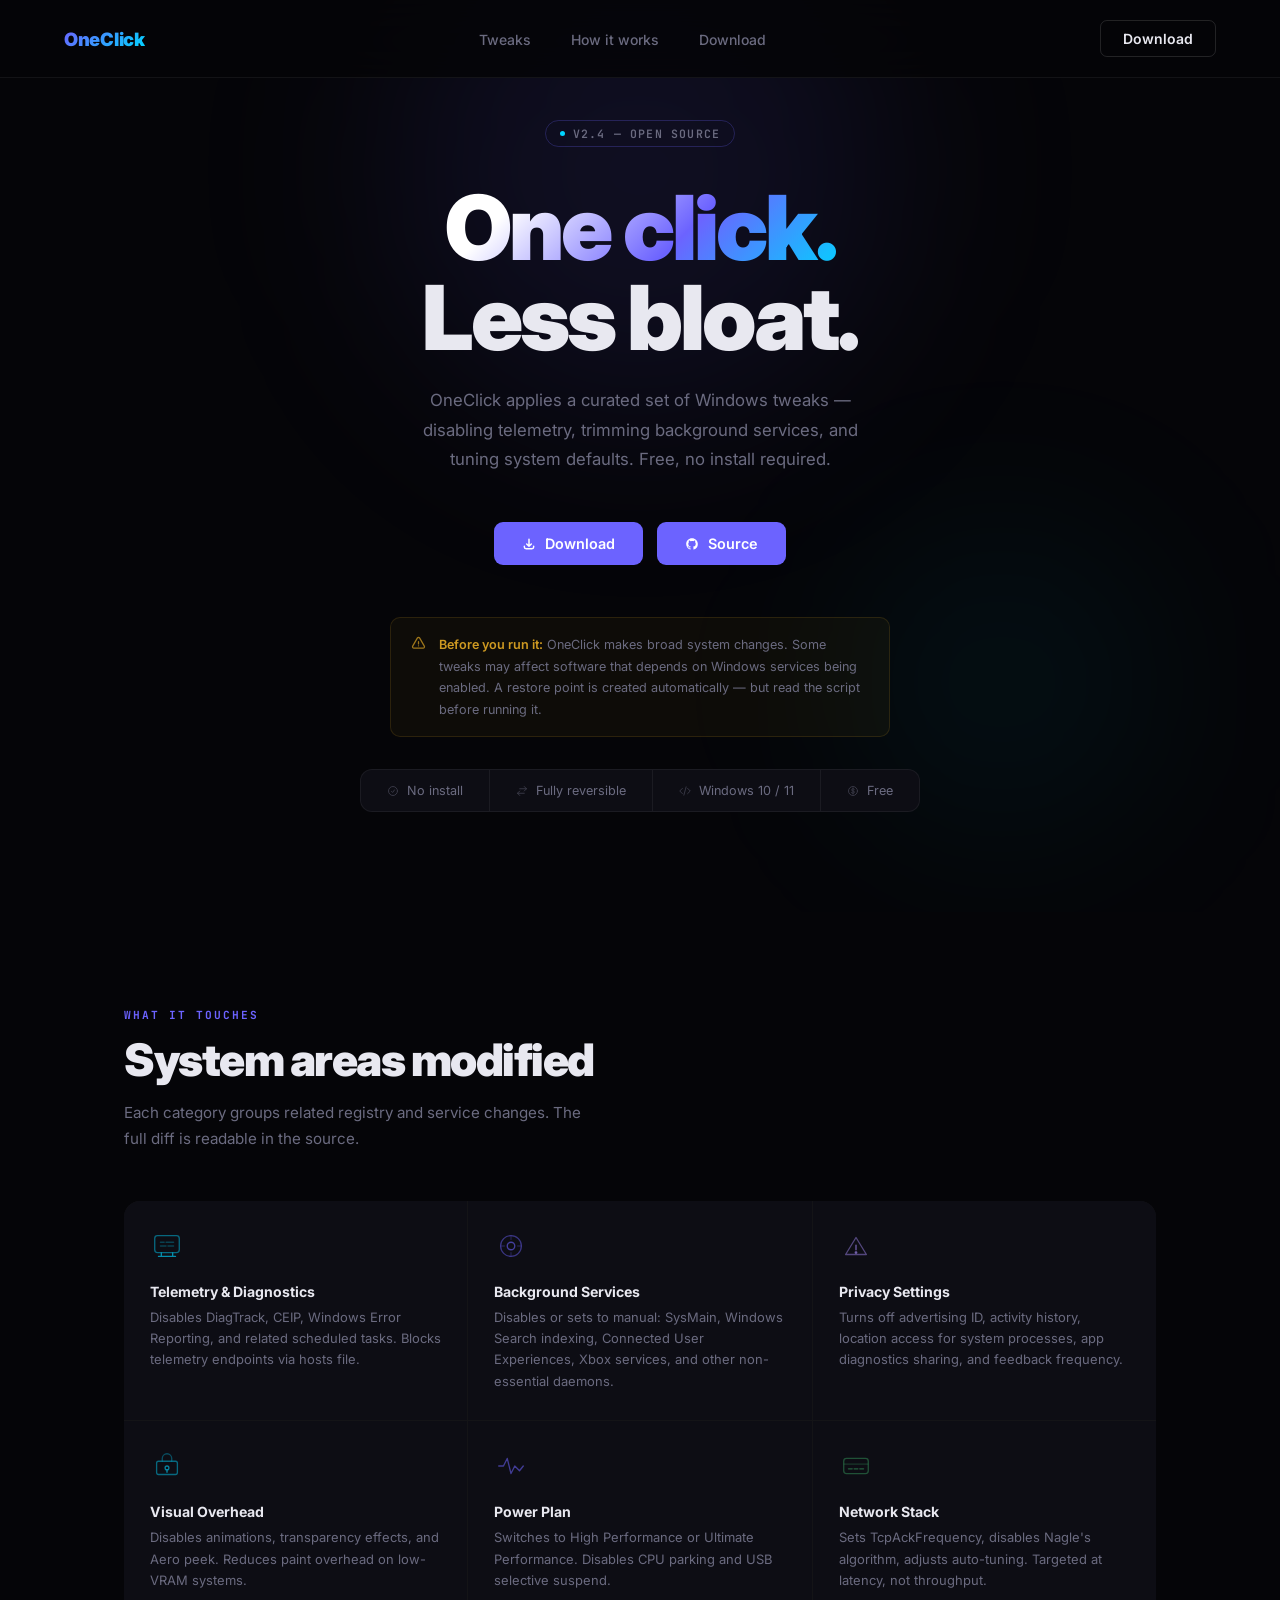
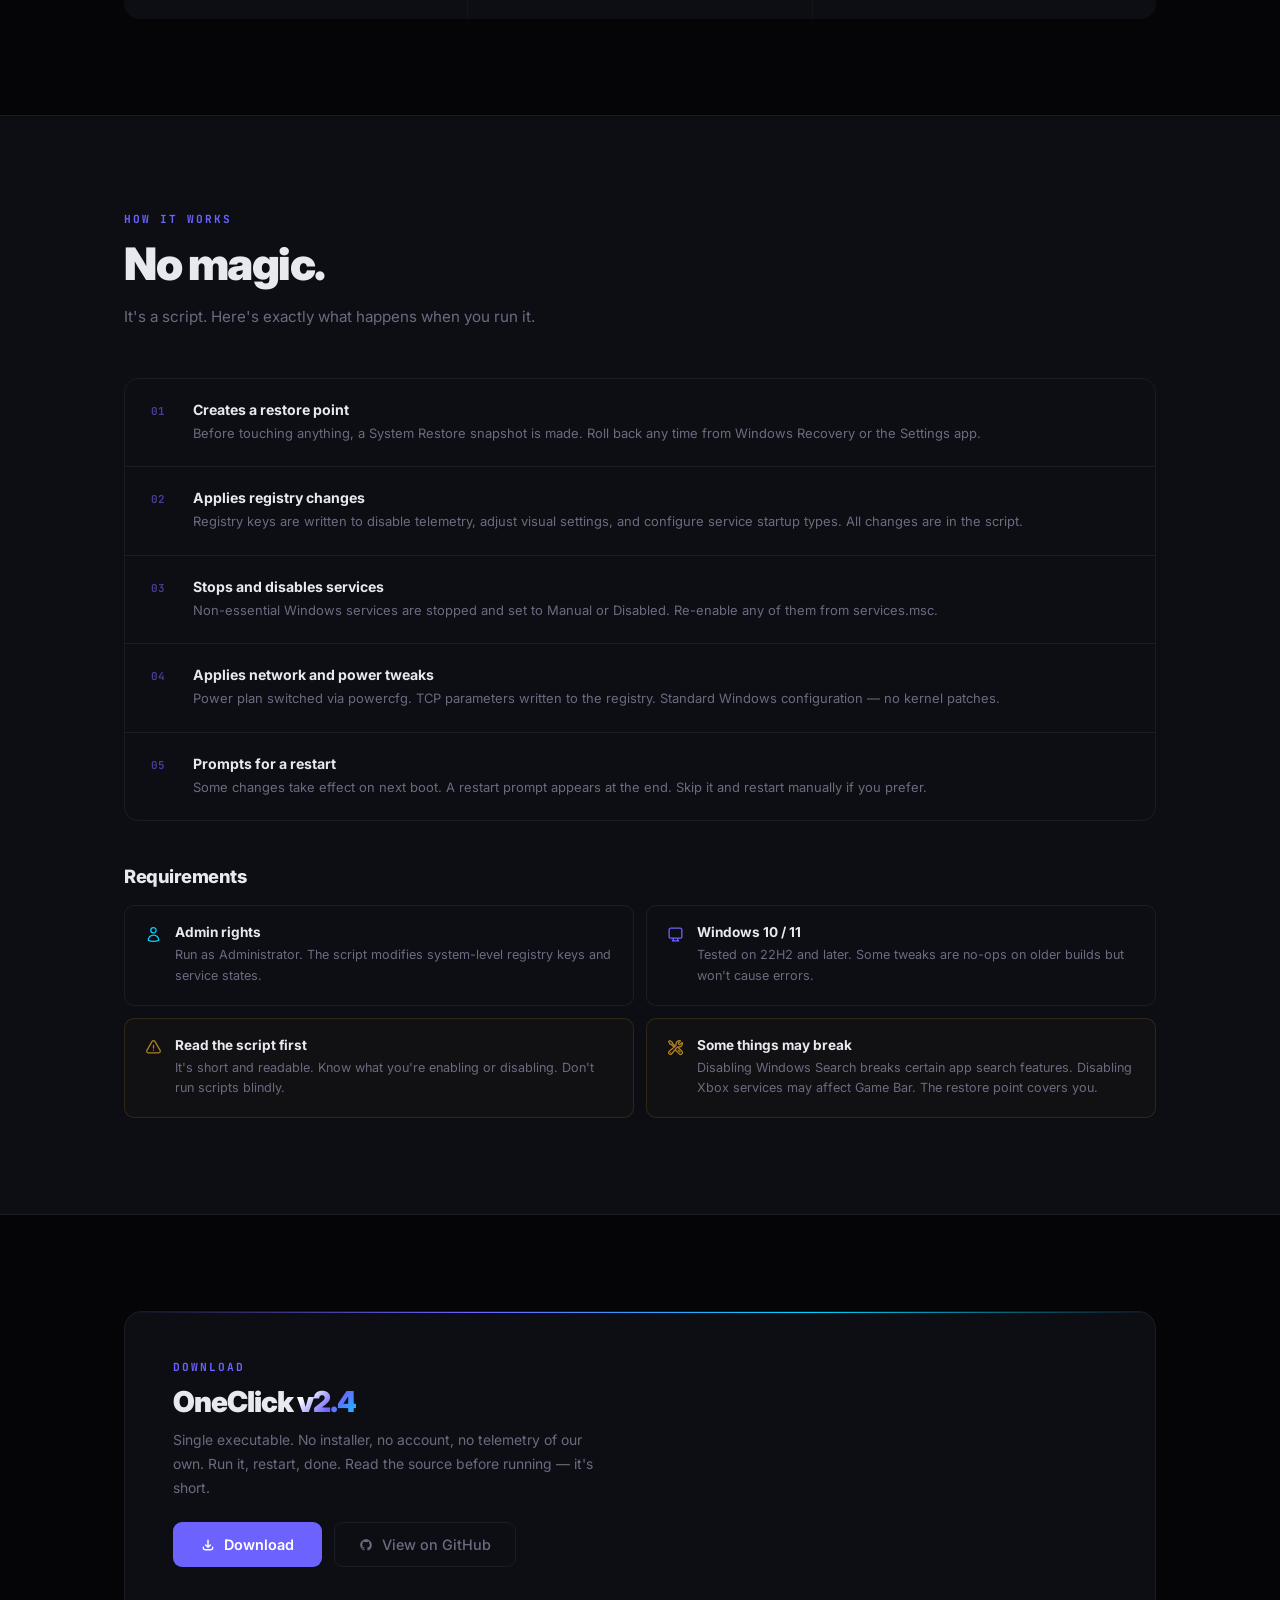
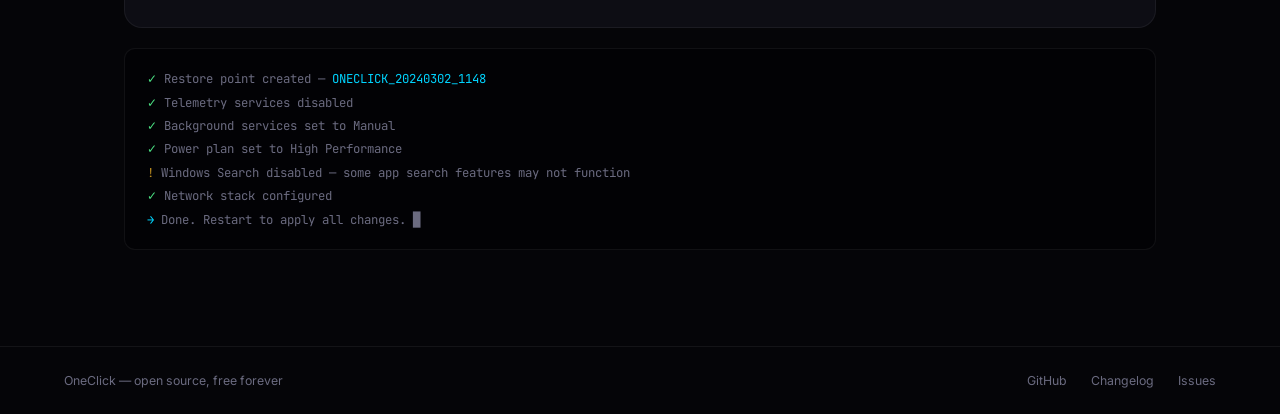
==== main.html @ ad2ce637 "Update and rename index.html to main.html" ====
<!DOCTYPE html>
<html lang="en">
<head>
<meta charset="UTF-8">
<meta name="viewport" content="width=device-width, initial-scale=1.0">
<title>OneClick — PC Optimization</title>
<style>
@import url('https://fonts.googleapis.com/css2?family=Inter:wght@400;500;600;700;900&family=JetBrains+Mono:wght@400;600&display=swap');

:root {
  --bg:#050508;--surface:#0d0d14;--surface2:#13131e;
  --border:rgba(255,255,255,0.06);--accent:#6c63ff;
  --accent2:#00d4ff;--text:#e8e8f0;--muted:#6b6b80;
}
*,*::before,*::after{box-sizing:border-box;margin:0;padding:0}
html{scroll-behavior:smooth}
body{background:var(--bg);color:var(--text);font-family:'Inter',sans-serif;overflow-x:hidden;cursor:none}

#cursor{
  position:fixed;width:18px;height:18px;border-radius:50%;
  pointer-events:none;z-index:9999;
  transform:translate(-50%,-50%) scale(1);
  transition:transform 0.2s cubic-bezier(0.34,1.56,0.64,1), opacity 0.15s;
  mix-blend-mode:screen;
}
canvas#trail{position:fixed;inset:0;pointer-events:none;z-index:9998;}

nav{
  position:fixed;top:0;left:0;right:0;z-index:100;
  display:flex;align-items:center;justify-content:space-between;
  padding:20px 64px;
  background:rgba(5,5,8,0.85);backdrop-filter:blur(24px);
  border-bottom:1px solid var(--border);
}
.logo{font-weight:900;font-size:1.15rem;letter-spacing:-0.3px;background:linear-gradient(135deg,var(--accent),var(--accent2));-webkit-background-clip:text;-webkit-text-fill-color:transparent}
.nav-links{display:flex;gap:40px;list-style:none}
.nav-links a{color:var(--muted);text-decoration:none;font-size:.875rem;font-weight:500;transition:color .2s}
.nav-links a:hover{color:var(--text)}
.nav-cta{
  background:transparent;color:var(--text);border:1px solid rgba(255,255,255,0.12);
  padding:9px 22px;border-radius:7px;font-size:.875rem;font-weight:600;
  cursor:none;font-family:inherit;
  transition:border-color .2s, color .2s, transform .25s cubic-bezier(0.34,1.56,0.64,1);
}
.nav-cta:hover{border-color:var(--accent);color:var(--accent);transform:scale(1.05)}

.hero{
  min-height:100vh;display:flex;flex-direction:column;
  align-items:center;justify-content:center;
  text-align:center;padding:120px 24px 100px;
  position:relative;overflow:hidden;
}
.hero-orb{position:absolute;border-radius:50%;filter:blur(100px);pointer-events:none;animation:drift 10s ease-in-out infinite}
.orb-a{width:500px;height:500px;background:rgba(108,99,255,.1);top:-80px;left:50%;transform:translateX(-50%)}
.orb-b{width:300px;height:300px;background:rgba(0,212,255,.06);bottom:80px;right:10%;animation-delay:-s}
@keyframes drift{0%,100%{transform:translateY(0)}50%{transform:translateY(-20px)}}

.version-tag{
  display:inline-flex;align-items:center;gap:8px;
  border:1px solid rgba(108,99,255,.25);border-radius:999px;
  padding:5px 14px;font-size:.72rem;font-weight:600;
  color:var(--muted);letter-spacing:1.2px;text-transform:uppercase;
  margin-bottom:36px;font-family:'JetBrains Mono',monospace;
  animation:up .5s ease both;
}
.version-dot{width:5px;height:5px;border-radius:50%;background:var(--accent2);animation:pulse 2s infinite}
@keyframes pulse{0%,100%{opacity:1}50%{opacity:.3}}

.hero h1{font-size:clamp(2.8rem,7vw,6.5rem);font-weight:900;letter-spacing:-3px;line-height:1;margin-bottom:24px;animation:up .5s .08s ease both}
.g{background:linear-gradient(135deg,#fff 20%,var(--accent) 60%,var(--accent2));-webkit-background-clip:text;-webkit-text-fill-color:transparent}
.hero-sub{font-size:1.05rem;color:var(--muted);max-width:460px;line-height:1.75;margin-bottom:48px;animation:up .5s .15s ease both}
.hero-actions{display:flex;gap:14px;flex-wrap:wrap;justify-content:center;animation:up .5s .22s ease both}

.btn-primary{
  display:inline-flex;align-items:center;gap:9px;
  background:var(--accent);color:white;border:none;
  padding:13px 28px;border-radius:9px;font-size:.9rem;font-weight:600;cursor:none;
  transition:background .2s, transform .25s cubic-bezier(0.34,1.56,0.64,1), box-shadow .25s;
  font-family:inherit;text-decoration:none;
}
.btn-primary:hover{background:#7d75ff;transform:scale(1.07);box-shadow:0 8px 32px rgba(108,99,255,.4)}
.btn-primary:active{transform:scale(0.97)}

.btn-secondary{
  display:inline-flex;align-items:center;gap:9px;
  background:transparent;color:var(--muted);border:1px solid var(--border);
  padding:13px 24px;border-radius:9px;font-size:.9rem;font-weight:500;cursor:none;
  transition:color .2s, border-color .2s, background .2s, transform .25s cubic-bezier(0.34,1.56,0.64,1);
  font-family:inherit;text-decoration:none;
}
.btn-secondary:hover{color:var(--text);border-color:rgba(255,255,255,.18);background:rgba(255,255,255,.03);transform:scale(1.05)}
.btn-secondary:active{transform:scale(0.97)}

@keyframes up{from{opacity:0;transform:translateY(20px)}to{opacity:1;transform:translateY(0)}}

.disclaimer{
  margin-top:52px;animation:up .5s .3s ease both;
  background:rgba(255,190,40,.04);border:1px solid rgba(255,190,40,.12);
  border-radius:10px;padding:16px 20px;
  display:flex;align-items:flex-start;gap:13px;
  max-width:500px;text-align:left;
}
.disclaimer p{font-size:.79rem;color:var(--muted);line-height:1.7}
.disclaimer strong{color:rgba(255,190,40,.8);font-weight:600}

.meta-bar{
  display:flex;border:1px solid var(--border);border-radius:12px;
  overflow:hidden;margin-top:32px;background:var(--surface);
  animation:up .5s .35s ease both;
}
.meta-item{
  padding:13px 26px;border-right:1px solid var(--border);
  display:flex;align-items:center;gap:8px;font-size:.79rem;color:var(--muted);
}
.meta-item:last-child{border-right:none}

.wrap{max-width:1080px;margin:0 auto;padding:0 24px}
.section{padding:96px 0}
.section-tag{font-size:.7rem;font-weight:700;letter-spacing:2px;text-transform:uppercase;color:var(--accent);margin-bottom:14px;font-family:'JetBrains Mono',monospace}
.section-h{font-size:clamp(1.8rem,3.5vw,2.8rem);font-weight:900;letter-spacing:-1.5px;line-height:1.1;margin-bottom:14px}
.section-sub{color:var(--muted);font-size:.95rem;line-height:1.75;max-width:480px;margin-bottom:48px}

.tweaks-grid{display:grid;grid-template-columns:repeat(3,1fr);gap:1px;background:var(--border);border-radius:16px;overflow:hidden}
.tweak-card{background:var(--surface);padding:28px 26px;transition:background .2s;position:relative;overflow:hidden}
.tweak-card::after{content:'';position:absolute;top:0;left:0;right:0;height:1px;background:linear-gradient(90deg,transparent,var(--accent),transparent);opacity:0;transition:opacity .25s}
.tweak-card:hover{background:var(--surface2)}
.tweak-card:hover::after{opacity:1}
.tc-icon{width:34px;height:34px;margin-bottom:16px;opacity:.65}
.tweak-card h3{font-size:.88rem;font-weight:700;margin-bottom:7px}
.tweak-card p{color:var(--muted);font-size:.81rem;line-height:1.65}

.steps{display:flex;flex-direction:column;border:1px solid var(--border);border-radius:14px;overflow:hidden}
.step{display:flex;align-items:flex-start;gap:22px;padding:22px 26px;border-bottom:1px solid var(--border);transition:background .2s}
.step:last-child{border-bottom:none}
.step:hover{background:var(--surface2)}
.step-num{font-family:'JetBrains Mono',monospace;font-size:.68rem;font-weight:600;color:var(--accent);opacity:.6;min-width:20px;margin-top:3px}
.step h4{font-size:.88rem;font-weight:700;margin-bottom:5px}
.step p{color:var(--muted);font-size:.81rem;line-height:1.65}

.req-grid{display:grid;grid-template-columns:1fr 1fr;gap:12px}
.req-card{background:var(--surface);border:1px solid var(--border);border-radius:10px;padding:18px 20px;display:flex;gap:13px;align-items:flex-start}
.req-card.warn{border-color:rgba(255,190,40,.12);background:rgba(255,190,40,.02)}
.req-card h4{font-size:.85rem;font-weight:700;margin-bottom:5px}
.req-card p{color:var(--muted);font-size:.79rem;line-height:1.65}

.dl-section{padding:96px 0}
.dl-card{
  background:var(--surface);border:1px solid var(--border);
  border-radius:18px;padding:48px;position:relative;overflow:hidden;
  display:grid;grid-template-columns:1fr auto;gap:48px;align-items:center;
}
.dl-card::before{content:'';position:absolute;top:0;left:0;right:0;height:1px;background:linear-gradient(90deg,transparent,var(--accent),var(--accent2),transparent)}
.dl-card h2{font-size:1.8rem;font-weight:900;letter-spacing:-1px;margin-bottom:10px}
.dl-card>div>p{color:var(--muted);font-size:.87rem;line-height:1.7;margin-bottom:22px;max-width:440px}
.dl-meta{display:flex;gap:14px;margin-top:12px;flex-wrap:wrap}
.dl-meta span{font-size:.73rem;color:var(--muted);font-family:'JetBrains Mono',monospace}
.dl-right{display:flex;flex-direction:column;align-items:center;gap:10px}
.dl-size{font-size:.73rem;color:var(--muted);font-family:'JetBrains Mono',monospace}

.term{background:#020205;border:1px solid var(--border);border-radius:11px;padding:18px 22px;font-family:'JetBrains Mono',monospace;font-size:.77rem;line-height:1.9;color:var(--muted);margin-top:20px}
.t-ok{color:#4ade80}.t-warn{color:rgba(255,190,40,.75)}.t-info{color:var(--accent2)}
.t-blink{animation:blink 1s step-end infinite}
@keyframes blink{50%{opacity:0}}

footer{border-top:1px solid var(--border);padding:26px 64px;display:flex;justify-content:space-between;align-items:center;color:var(--muted);font-size:.77rem}
footer a{color:var(--muted);text-decoration:none;transition:color .2s}
footer a:hover{color:var(--text)}

::-webkit-scrollbar{width:4px}::-webkit-scrollbar-track{background:var(--bg)}::-webkit-scrollbar-thumb{background:var(--surface2);border-radius:2px}

@media(max-width:768px){
  nav{padding:16px 20px}.nav-links{display:none}
  .tweaks-grid{grid-template-columns:1fr}.req-grid{grid-template-columns:1fr}
  .dl-card{grid-template-columns:1fr}.meta-bar{flex-direction:column}
  .meta-item{border-right:none;border-bottom:1px solid var(--border)}
  footer{flex-direction:column;gap:12px;text-align:center;padding:20px}
}
</style>
</head>
<body>
<canvas id="trail"></canvas>
<div id="cursor"></div>

<nav>
  <div class="logo">OneClick</div>
  <ul class="nav-links">
    <li><a href="#tweaks">Tweaks</a></li>
    <li><a href="#how">How it works</a></li>
    <li><a href="#download">Download</a></li>
  </ul>
  <button class="nav-cta" onclick="document.getElementById('download').scrollIntoView({behavior:'smooth'})">Download</button>
</nav>

<div class="hero">
  <div class="hero-orb orb-a"></div>
  <div class="hero-orb orb-b"></div>
  <div style="position:relative;z-index:1;display:flex;flex-direction:column;align-items:center">
    <div class="version-tag"><span class="version-dot"></span>v2.4 — open source</div>
    <h1><span class="g">One click.</span><br>Less bloat.</h1>
    <p class="hero-sub">OneClick applies a curated set of Windows tweaks — disabling telemetry, trimming background services, and tuning system defaults. Free, no install required.</p>
    <div class="hero-actions">
      <a href="#download" class="btn-primary">
        <svg width="14" height="14" fill="none" viewBox="0 0 24 24" stroke="currentColor" stroke-width="2.5"><path stroke-linecap="round" stroke-linejoin="round" d="M4 16v1a3 3 0 003 3h10a3 3 0 003-3v-1m-4-4l-4 4m0 0l-4-4m4 4V4"/></svg>
        Download
      </a>
      <a href="https://github.com/QuakedK/Oneclick/releases/tag/DebloatTool" class="btn-primary" target="_blank">
        <svg width="14" height="14" viewBox="0 0 24 24" fill="currentColor"><path d="M12 2C6.477 2 2 6.484 2 12.017c0 4.425 2.865 8.18 6.839 9.504.5.092.682-.217.682-.483 0-.237-.008-.868-.013-1.703-2.782.605-3.369-1.343-3.369-1.343-.454-1.158-1.11-1.466-1.11-1.466-.908-.62.069-.608.069-.608 1.003.07 1.531 1.032 1.531 1.032.892 1.53 2.341 1.088 2.91.832.092-.647.35-1.088.636-1.338-2.22-.253-4.555-1.113-4.555-4.951 0-1.093.39-1.988 1.029-2.688-.103-.253-.446-1.272.098-2.65 0 0 .84-.27 2.75 1.026A9.564 9.564 0 0112 6.844c.85.004 1.705.115 2.504.337 1.909-1.296 2.747-1.027 2.747-1.027.546 1.379.202 2.398.1 2.651.64.7 1.028 1.595 1.028 2.688 0 3.848-2.339 4.695-4.566 4.943.359.309.678.92.678 1.855 0 1.338-.012 2.419-.012 2.747 0 .268.18.58.688.482A10.019 10.019 0 0022 12.017C22 6.484 17.522 2 12 2z"/></svg>
        Source
      </a>
    </div>
    <div class="disclaimer">
      <svg width="15" height="15" fill="none" viewBox="0 0 24 24" stroke="rgba(255,190,40,0.6)" stroke-width="2" style="flex-shrink:0;margin-top:2px"><path stroke-linecap="round" stroke-linejoin="round" d="M12 9v3.75m-9.303 3.376c-.866 1.5.217 3.374 1.948 3.374h14.71c1.73 0 2.813-1.874 1.948-3.374L13.949 3.378c-.866-1.5-3.032-1.5-3.898 0L2.697 16.126zM12 15.75h.007v.008H12v-.008z"/></svg>
      <p><strong>Before you run it:</strong> OneClick makes broad system changes. Some tweaks may affect software that depends on Windows services being enabled. A restore point is created automatically — but read the script before running it.</p>
    </div>
    <div class="meta-bar">
      <div class="meta-item">
        <svg width="12" height="12" fill="none" viewBox="0 0 24 24" stroke="currentColor" stroke-width="2" opacity=".45"><path stroke-linecap="round" stroke-linejoin="round" d="M9 12.75L11.25 15 15 9.75M21 12a9 9 0 11-18 0 9 9 0 0118 0z"/></svg>
        No install
      </div>
      <div class="meta-item">
        <svg width="12" height="12" fill="none" viewBox="0 0 24 24" stroke="currentColor" stroke-width="2" opacity=".45"><path stroke-linecap="round" stroke-linejoin="round" d="M7.5 21L3 16.5m0 0L7.5 12M3 16.5h13.5m0-13.5L21 7.5m0 0L16.5 12M21 7.5H7.5"/></svg>
        Fully reversible
      </div>
      <div class="meta-item">
        <svg width="12" height="12" fill="none" viewBox="0 0 24 24" stroke="currentColor" stroke-width="2" opacity=".45"><path stroke-linecap="round" stroke-linejoin="round" d="M17.25 6.75L22.5 12l-5.25 5.25m-10.5 0L1.5 12l5.25-5.25m7.5-3l-4.5 16.5"/></svg>
        Windows 10 / 11
      </div>
      <div class="meta-item">
        <svg width="12" height="12" fill="none" viewBox="0 0 24 24" stroke="currentColor" stroke-width="2" opacity=".45"><path stroke-linecap="round" stroke-linejoin="round" d="M12 6v12m-3-2.818l.879.659c1.171.879 3.07.879 4.242 0 1.172-.879 1.172-2.303 0-3.182C13.536 12.219 12.768 12 12 12c-.725 0-1.45-.22-2.003-.659-1.106-.879-1.106-2.303 0-3.182s2.9-.879 4.006 0l.415.33M21 12a9 9 0 11-18 0 9 9 0 0118 0z"/></svg>
        Free
      </div>
    </div>
  </div>
</div>

<div class="section" id="tweaks">
  <div class="wrap">
    <div class="section-tag">What it touches</div>
    <h2 class="section-h">System areas modified</h2>
    <p class="section-sub">Each category groups related registry and service changes. The full diff is readable in the source.</p>
    <div class="tweaks-grid">
      <div class="tweak-card">
        <svg class="tc-icon" fill="none" viewBox="0 0 36 36" stroke="var(--accent2)" stroke-width="1.4"><rect x="5" y="7" width="26" height="18" rx="3" stroke-opacity=".7"/><path d="M12 25v4M24 25v4M9 29h18" stroke-linecap="round"/><path d="M11 14h4M17 14h8M11 18h6M19 18h6" stroke-linecap="round" stroke-opacity=".4"/></svg>
        <h3>Telemetry & Diagnostics</h3>
        <p>Disables DiagTrack, CEIP, Windows Error Reporting, and related scheduled tasks. Blocks telemetry endpoints via hosts file.</p>
      </div>
      <div class="tweak-card">
        <svg class="tc-icon" fill="none" viewBox="0 0 36 36" stroke="var(--accent)" stroke-width="1.4"><circle cx="18" cy="18" r="11" stroke-opacity=".7"/><path d="M18 7v4M18 25v4M7 18h4M25 18h4" stroke-linecap="round" stroke-opacity=".35"/><circle cx="18" cy="18" r="4" stroke-opacity=".9"/></svg>
        <h3>Background Services</h3>
        <p>Disables or sets to manual: SysMain, Windows Search indexing, Connected User Experiences, Xbox services, and other non-essential daemons.</p>
      </div>
      <div class="tweak-card">
        <svg class="tc-icon" fill="none" viewBox="0 0 36 36" stroke="#a78bfa" stroke-width="1.4"><path d="M7 27L18 9l11 18H7z" stroke-opacity=".7" stroke-linejoin="round"/><path d="M18 17v5" stroke-linecap="round"/><circle cx="18" cy="25" r=".8" fill="#a78bfa"/></svg>
        <h3>Privacy Settings</h3>
        <p>Turns off advertising ID, activity history, location access for system processes, app diagnostics sharing, and feedback frequency.</p>
      </div>
      <div class="tweak-card">
        <svg class="tc-icon" fill="none" viewBox="0 0 36 36" stroke="var(--accent2)" stroke-width="1.4"><rect x="7" y="13" width="22" height="14" rx="2" stroke-opacity=".7"/><path d="M13 13V10a5 5 0 0110 0v3" stroke-linecap="round" stroke-opacity=".5"/><circle cx="18" cy="20" r="2" stroke-opacity=".9"/><path d="M18 22v2.5" stroke-linecap="round"/></svg>
        <h3>Visual Overhead</h3>
        <p>Disables animations, transparency effects, and Aero peek. Reduces paint overhead on low-VRAM systems.</p>
      </div>
      <div class="tweak-card">
        <svg class="tc-icon" fill="none" viewBox="0 0 36 36" stroke="var(--accent)" stroke-width="1.4"><path d="M5 18h5l4-8 4 16 4-8 5 5 4-5" stroke-linecap="round" stroke-linejoin="round" stroke-opacity=".85"/></svg>
        <h3>Power Plan</h3>
        <p>Switches to High Performance or Ultimate Performance. Disables CPU parking and USB selective suspend.</p>
      </div>
      <div class="tweak-card">
        <svg class="tc-icon" fill="none" viewBox="0 0 36 36" stroke="#4ade80" stroke-width="1.4"><rect x="5" y="10" width="26" height="16" rx="3" stroke-opacity=".5"/><path d="M5 16h26" stroke-opacity=".3"/><path d="M10 21h4M16 21h4M22 21h4" stroke-linecap="round" stroke-opacity=".6"/></svg>
        <h3>Network Stack</h3>
        <p>Sets TcpAckFrequency, disables Nagle's algorithm, adjusts auto-tuning. Targeted at latency, not throughput.</p>
      </div>
    </div>
  </div>
</div>

<div class="section" id="how" style="background:var(--surface);border-top:1px solid var(--border);border-bottom:1px solid var(--border)">
  <div class="wrap">
    <div class="section-tag">How it works</div>
    <h2 class="section-h">No magic.</h2>
    <p class="section-sub">It's a script. Here's exactly what happens when you run it.</p>
    <div class="steps">
      <div class="step"><span class="step-num">01</span><div><h4>Creates a restore point</h4><p>Before touching anything, a System Restore snapshot is made. Roll back any time from Windows Recovery or the Settings app.</p></div></div>
      <div class="step"><span class="step-num">02</span><div><h4>Applies registry changes</h4><p>Registry keys are written to disable telemetry, adjust visual settings, and configure service startup types. All changes are in the script.</p></div></div>
      <div class="step"><span class="step-num">03</span><div><h4>Stops and disables services</h4><p>Non-essential Windows services are stopped and set to Manual or Disabled. Re-enable any of them from services.msc.</p></div></div>
      <div class="step"><span class="step-num">04</span><div><h4>Applies network and power tweaks</h4><p>Power plan switched via powercfg. TCP parameters written to the registry. Standard Windows configuration — no kernel patches.</p></div></div>
      <div class="step"><span class="step-num">05</span><div><h4>Prompts for a restart</h4><p>Some changes take effect on next boot. A restart prompt appears at the end. Skip it and restart manually if you prefer.</p></div></div>
    </div>
    <h3 style="font-size:1.15rem;font-weight:800;letter-spacing:-0.5px;margin:44px 0 18px">Requirements</h3>
    <div class="req-grid">
      <div class="req-card"><svg width="17" height="17" fill="none" viewBox="0 0 24 24" stroke="var(--accent2)" stroke-width="1.8" style="flex-shrink:0;margin-top:2px"><path stroke-linecap="round" stroke-linejoin="round" d="M15.75 6a3.75 3.75 0 11-7.5 0 3.75 3.75 0 017.5 0zM4.501 20.118a7.5 7.5 0 0114.998 0A17.933 17.933 0 0112 21.75c-2.676 0-5.216-.584-7.499-1.632z"/></svg><div><h4>Admin rights</h4><p>Run as Administrator. The script modifies system-level registry keys and service states.</p></div></div>
      <div class="req-card"><svg width="17" height="17" fill="none" viewBox="0 0 24 24" stroke="var(--accent)" stroke-width="1.8" style="flex-shrink:0;margin-top:2px"><path stroke-linecap="round" stroke-linejoin="round" d="M9 17.25v1.007a3 3 0 01-.879 2.122L7.5 21h9l-.621-.621A3 3 0 0115 18.257V17.25m6-12V15a2.25 2.25 0 01-2.25 2.25H5.25A2.25 2.25 0 013 15V5.25A2.25 2.25 0 015.25 3h13.5A2.25 2.25 0 0121 5.25z"/></svg><div><h4>Windows 10 / 11</h4><p>Tested on 22H2 and later. Some tweaks are no-ops on older builds but won't cause errors.</p></div></div>
      <div class="req-card warn"><svg width="17" height="17" fill="none" viewBox="0 0 24 24" stroke="rgba(255,190,40,.65)" stroke-width="1.8" style="flex-shrink:0;margin-top:2px"><path stroke-linecap="round" stroke-linejoin="round" d="M12 9v3.75m-9.303 3.376c-.866 1.5.217 3.374 1.948 3.374h14.71c1.73 0 2.813-1.874 1.948-3.374L13.949 3.378c-.866-1.5-3.032-1.5-3.898 0L2.697 16.126zM12 15.75h.007v.008H12v-.008z"/></svg><div><h4>Read the script first</h4><p>It's short and readable. Know what you're enabling or disabling. Don't run scripts blindly.</p></div></div>
      <div class="req-card warn"><svg width="17" height="17" fill="none" viewBox="0 0 24 24" stroke="rgba(255,190,40,.65)" stroke-width="1.8" style="flex-shrink:0;margin-top:2px"><path stroke-linecap="round" stroke-linejoin="round" d="M11.42 15.17L17.25 21A2.652 2.652 0 0021 17.25l-5.877-5.877M11.42 15.17l2.496-3.03c.317-.384.74-.626 1.208-.766M11.42 15.17l-4.655 5.653a2.548 2.548 0 11-3.586-3.586l6.837-5.63m5.108-.233c.55-.164 1.163-.188 1.743-.14a4.5 4.5 0 004.486-6.336l-3.276 3.277a3.004 3.004 0 01-2.25-2.25l3.276-3.276a4.5 4.5 0 00-6.336 4.486c.091 1.076-.071 2.264-.904 2.95l-.102.085m-1.745 1.437L5.909 7.5H4.5L2.25 3.75l1.5-1.5L7.5 4.5v1.409l4.26 4.26m-1.745 1.437l1.745-1.437m6.615 8.206L15.75 15.75M4.867 19.125h.008v.008h-.008v-.008z"/></svg><div><h4>Some things may break</h4><p>Disabling Windows Search breaks certain app search features. Disabling Xbox services may affect Game Bar. The restore point covers you.</p></div></div>
    </div>
  </div>
</div>

<div class="dl-section" id="download">
  <div class="wrap">
    <div class="dl-card">
      <div>
        <div class="section-tag" style="margin-bottom:10px">Download</div>
        <h2>OneClick <span class="g">v2.4</span></h2>
        <p>Single executable. No installer, no account, no telemetry of our own. Run it, restart, done. Read the source before running — it's short.</p>
        <div style="display:flex;gap:12px;flex-wrap:wrap">
          <a href="https://github.com/QuakedK/Oneclick/releases/download/DebloatTool/Oneclick-V8.3.bat" class="btn-primary" target="_blank">
            <svg width="14" height="14" fill="none" viewBox="0 0 24 24" stroke="currentColor" stroke-width="2.5"><path stroke-linecap="round" stroke-linejoin="round" d="M4 16v1a3 3 0 003 3h10a3 3 0 003-3v-1m-4-4l-4 4m0 0l-4-4m4 4V4"/></svg>
            <span id="dlText">Download</span>
          </button>
          <a href="https://github.com/QuakedK/Oneclick/releases/tag/DebloatTool" class="btn-secondary" target="_blank">
            <svg width="14" height="14" viewBox="0 0 24 24" fill="currentColor"><path d="M12 2C6.477 2 2 6.484 2 12.017c0 4.425 2.865 8.18 6.839 9.504.5.092.682-.217.682-.483 0-.237-.008-.868-.013-1.703-2.782.605-3.369-1.343-3.369-1.343-.454-1.158-1.11-1.466-1.11-1.466-.908-.62.069-.608.069-.608 1.003.07 1.531 1.032 1.531 1.032.892 1.53 2.341 1.088 2.91.832.092-.647.35-1.088.636-1.338-2.22-.253-4.555-1.113-4.555-4.951 0-1.093.39-1.988 1.029-2.688-.103-.253-.446-1.272.098-2.65 0 0 .84-.27 2.75 1.026A9.564 9.564 0 0112 6.844c.85.004 1.705.115 2.504.337 1.909-1.296 2.747-1.027 2.747-1.027.546 1.379.202 2.398.1 2.651.64.7 1.028 1.595 1.028 2.688 0 3.848-2.339 4.695-4.566 4.943.359.309.678.92.678 1.855 0 1.338-.012 2.419-.012 2.747 0 .268.18.58.688.482A10.019 10.019 0 0022 12.017C22 6.484 17.522 2 12 2z"/></svg>
            View on GitHub
          </a>
        </div>
        <div class="dl-meta">
        </div>
      </div>
      <div class="dl-right">
      </div>
    </div>
    <div class="term">
      <div><span class="t-ok">✓</span> Restore point created — <span class="t-info">ONECLICK_20240302_1148</span></div>
      <div><span class="t-ok">✓</span> Telemetry services disabled</div>
      <div><span class="t-ok">✓</span> Background services set to Manual</div>
      <div><span class="t-ok">✓</span> Power plan set to High Performance</div>
      <div><span class="t-warn">!</span> Windows Search disabled — some app search features may not function</div>
      <div><span class="t-ok">✓</span> Network stack configured</div>
      <div><span class="t-info">→</span> Done. Restart to apply all changes. <span class="t-blink">█</span></div>
    </div>
  </div>
</div>

<footer>
  <div>OneClick — open source, free forever</div>
  <div style="display:flex;gap:24px"><a href="#">GitHub</a><a href="#">Changelog</a><a href="#">Issues</a></div>
</footer>

<script>
// ── Cursor + Trail ──
const canvas = document.getElementById('trail');
const ctx = canvas.getContext('2d');
const cursorEl = document.getElementById('cursor');
let W, H;
function resize() { W = canvas.width = window.innerWidth; H = canvas.height = window.innerHeight; }
resize();
window.addEventListener('resize', resize);

const trail = [];
const MAX = 42;
let mx = -400, my = -400, cx = -400, cy = -400;
let speed = 0, lastMx = -400, lastMy = -400;
let cursorHue = 260;
let targetHue = 260;

const HUES = [260, 195, 230, 260, 195];
let hueIdx = 0;

document.addEventListener('mousemove', e => {
  mx = e.clientX; my = e.clientY;
  const dx = mx - lastMx, dy = my - lastMy;
  speed = Math.sqrt(dx*dx + dy*dy);
  lastMx = mx; lastMy = my;
  if (speed > 18) {
    hueIdx = (hueIdx + 1) % HUES.length;
    targetHue = HUES[hueIdx];
  }
  trail.push({ x: mx, y: my, life: 1.0, hue: cursorHue, size: Math.min(2.5 + speed * 0.07, 6) });
  if (trail.length > MAX) trail.shift();
});

function lerp(a, b, t) { return a + (b - a) * t; }

function render() {
  ctx.clearRect(0, 0, W, H);
  cursorHue = lerp(cursorHue, targetHue, 0.07);

  // Smooth cursor follow
  cx = lerp(cx, mx, 1.00);
  cy = lerp(cy, my, 1.00);

  // Trail
  for (let i = trail.length - 1; i >= 0; i--) {
    const p = trail[i];
    p.life -= 0.04;
    if (p.life <= 0) { trail.splice(i, 1); continue; }
    const ratio = i / Math.max(trail.length, 1);
    const h = lerp(195, cursorHue, 1 - ratio);
    const alpha = p.life * 0.45 * ratio;
    ctx.beginPath();
    ctx.arc(p.x, p.y, p.size * p.life, 0, Math.PI * 2);
    ctx.fillStyle = `hsla(${h},100%,65%,${alpha})`;
    ctx.fill();
  }

  // Cursor circle
  const moving = speed > 0.5;
  cursorEl.style.left = cx + 'px';
  cursorEl.style.top = cy + 'px';
  cursorEl.style.width = cursorEl.style.height = (moving ? 18 : 14) + 'px';
  cursorEl.style.background = `hsla(${cursorHue},100%,68%,${moving ? 0.85 : 0.4})`;
  cursorEl.style.boxShadow = `0 0 ${6 + speed * 0.25}px hsla(${cursorHue},100%,65%,0.45)`;
  speed *= 1;

  requestAnimationFrame(render);
}
render();

// Scale cursor on hover
document.querySelectorAll('a, button').forEach(el => {
  el.addEventListener('mouseenter', () => cursorEl.style.transform = 'translate(-50%,-50%) scale(1.7)');
  el.addEventListener('mouseleave', () => cursorEl.style.transform = 'translate(-50%,-50%) scale(1)');
});

// Download state
document.getElementById('downloadBtn').addEventListener('click', function() {
  const t = document.getElementById('dlText');
  t.textContent = 'Preparing...';
  setTimeout(() => t.textContent = 'Starting download', 700);
  setTimeout(() => t.textContent = 'Download', 3200);
});
</script>
</body>
</html>
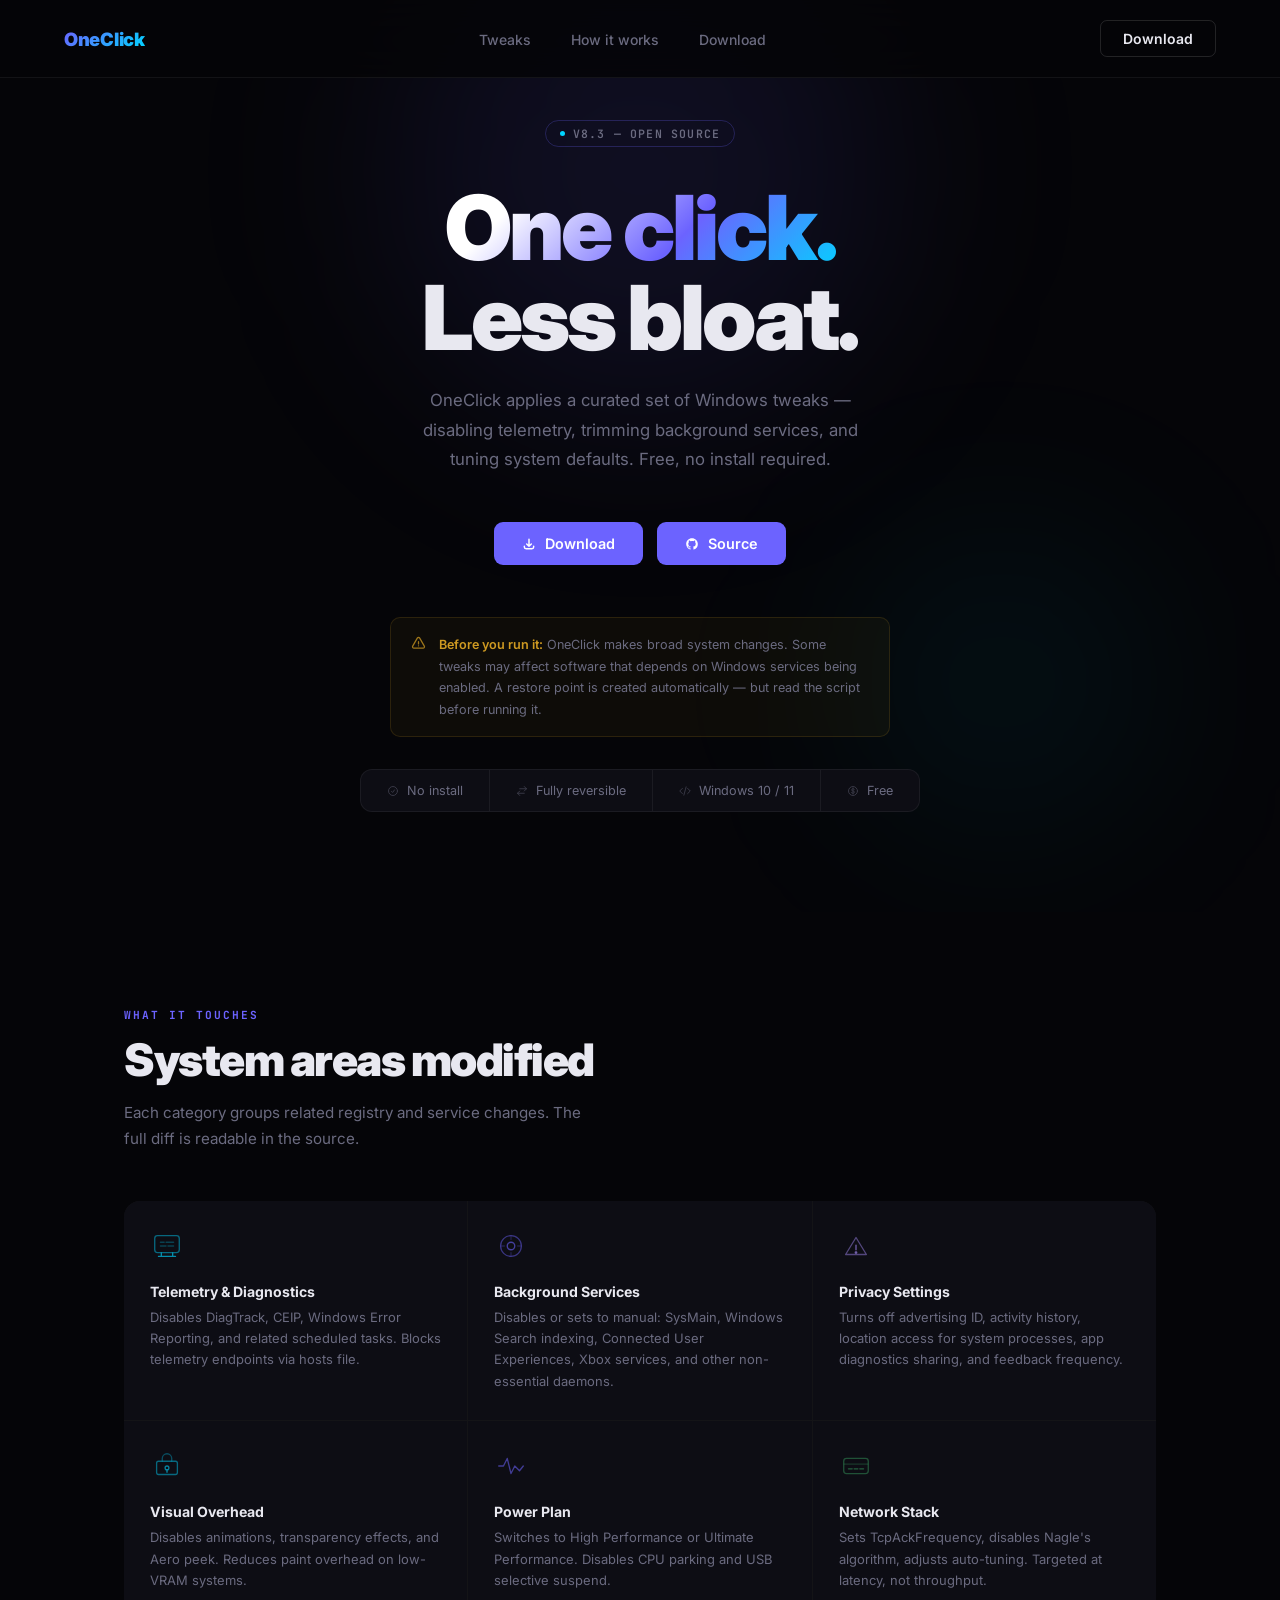
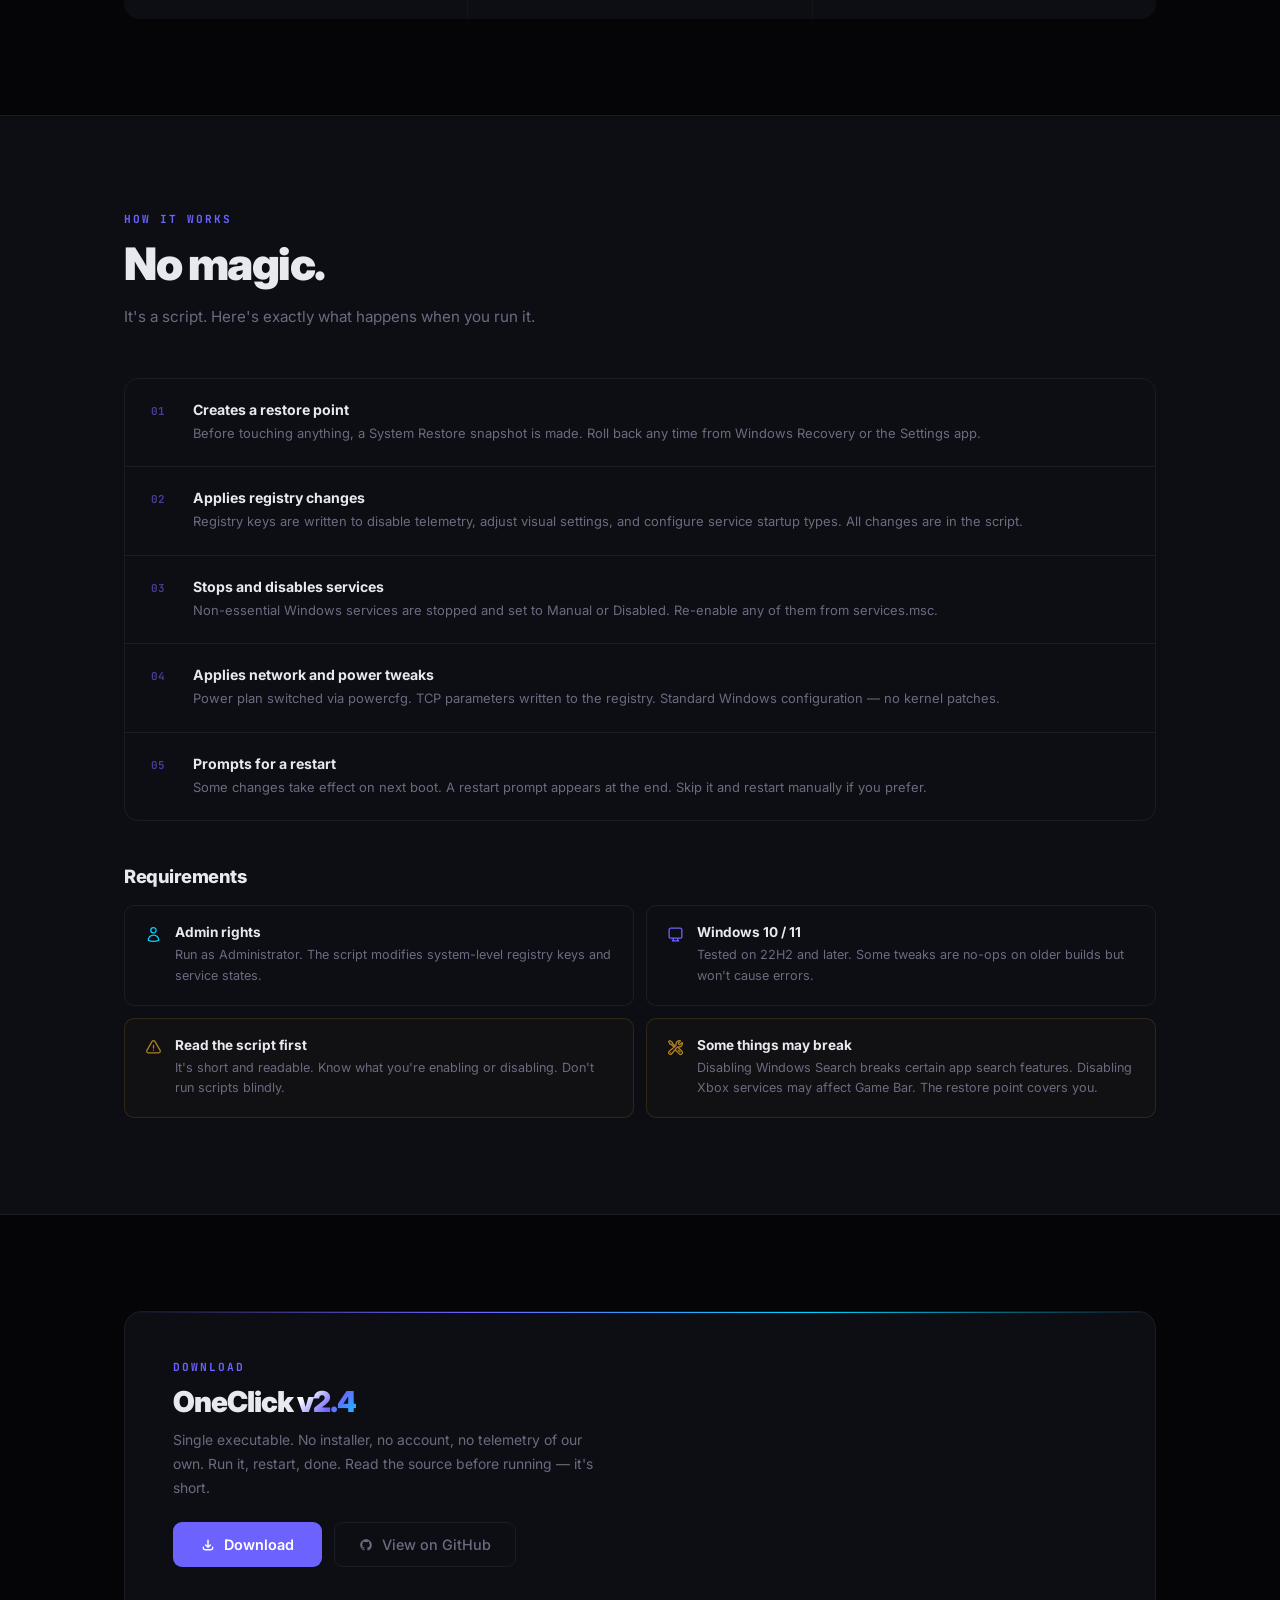
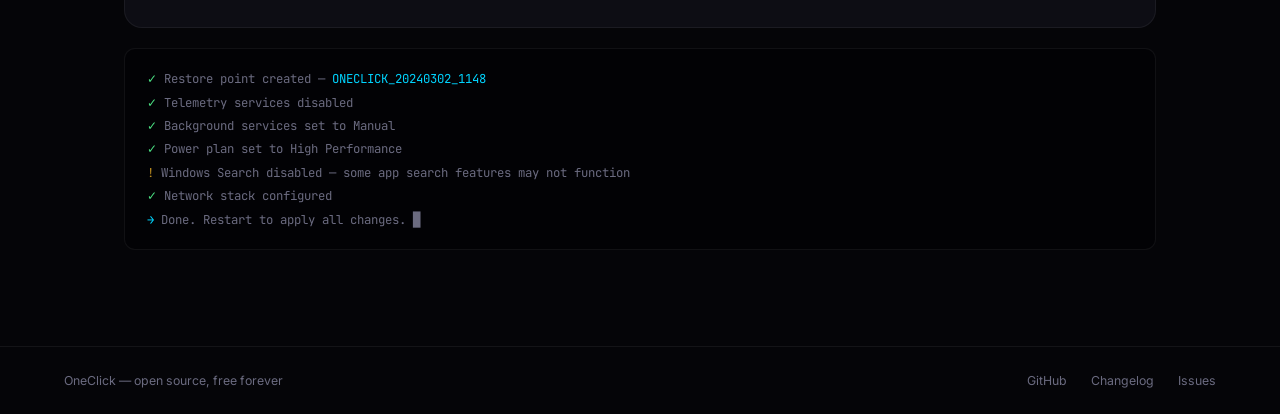
==== commit 89993b8b: "v" ====
--- a/main.html
+++ b/main.html
@@ -195,7 +195,7 @@
   <div class="hero-orb orb-a"></div>
   <div class="hero-orb orb-b"></div>
   <div style="position:relative;z-index:1;display:flex;flex-direction:column;align-items:center">
-    <div class="version-tag"><span class="version-dot"></span>v2.4 — open source</div>
+    <div class="version-tag"><span class="version-dot"></span>v8.3 — open source</div>
     <h1><span class="g">One click.</span><br>Less bloat.</h1>
     <p class="hero-sub">OneClick applies a curated set of Windows tweaks — disabling telemetry, trimming background services, and tuning system defaults. Free, no install required.</p>
     <div class="hero-actions">
@@ -421,3 +421,4 @@
 </script>
 </body>
 </html>
+
